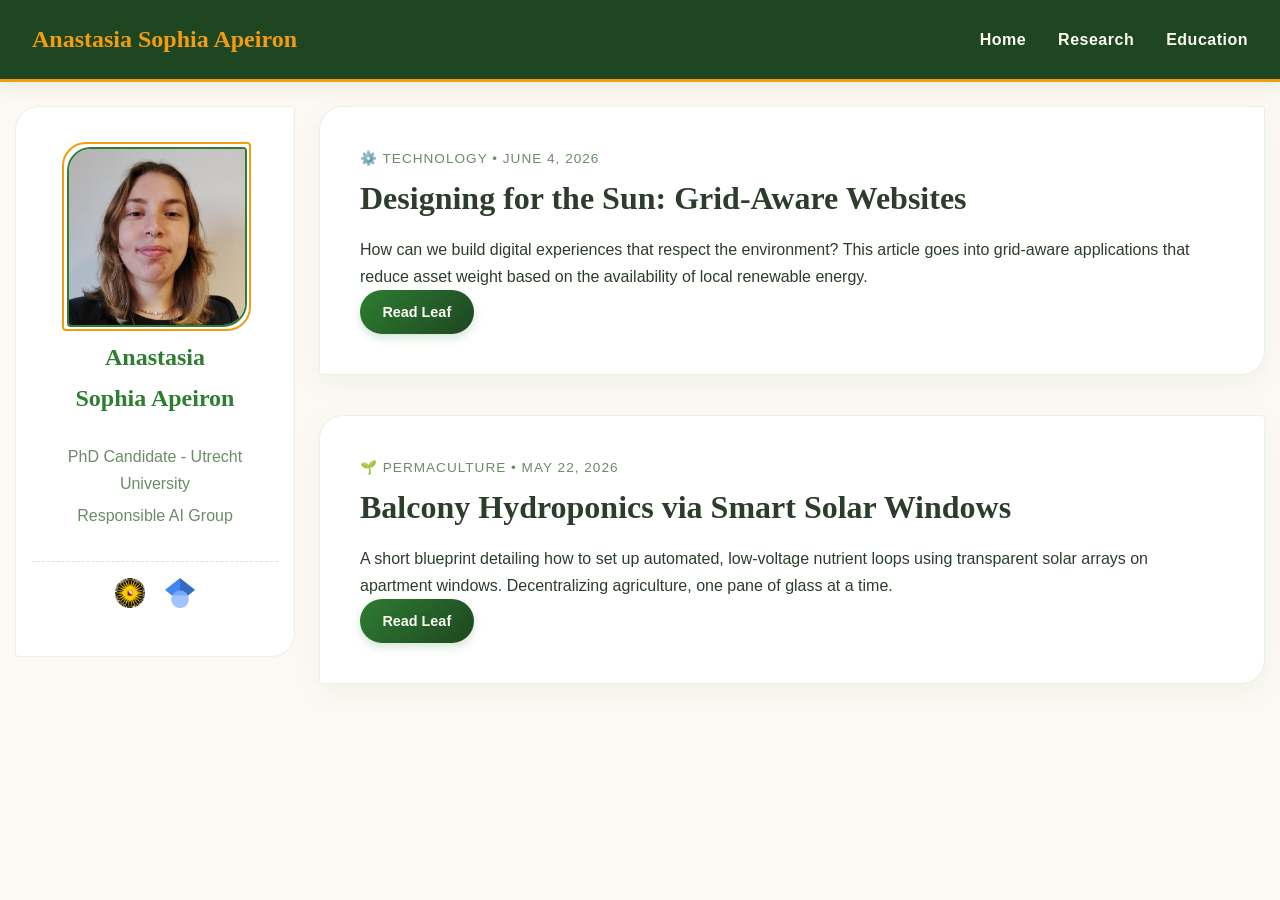
==== research.html @ c5cb145e "update info" ====
<!DOCTYPE html>
<html lang="en">
<head>
    <meta charset="UTF-8">
    <meta name="viewport" content="width=device-width, initial-scale=1.0">
    <title>Anastasia Sophia Apeiron</title>
    <link rel="stylesheet" href="styles.css">
    <script src="scripts.js" defer></script>
</head>
<body>

    <nav class="navbar">
        <div class="nav-logo">
            Anastasia Sophia Apeiron
        </div>
        <ul class="nav-links">
            <li><a href="index.html">Home</a></li>
            <li><a href="research.html">Research</a></li>
            <li><a href="education.html">Education</a></li>
            
        </ul>
    </nav>

    <main class="main-container">
        <aside class="sidebar">
            <div class="profile-frame">
                <img src="assets/img/profilePhoto.jpg" alt="Profile Picture" class="profile-img">
            </div>
            <h2>Anastasia <br> Sophia Apeiron</h2>
            <p>PhD Candidate - Utrecht University</p>
            <p>Responsible AI Group</p>
            <br>
            <ul class="social-links">
                <li><a href="https://www.uu.nl/medewerkers/ASApeiron"><img src="assets/img/uu-logo-en-geenwitruimte.png" width="30px"></a></li>
                <li><a href="https://scholar.google.com/citations?user=KQgxkHEAAAAJ&hl=en"><img src="assets/img/768px-Google_Scholar_logo.svg.png" width="30px"></a></li>
            </ul>
        </aside>


        <section class="blog-feed">
            <article class="blog-post">
                <div class="post-meta">⚙️ Technology • June 4, 2026</div>
                <h2 class="post-title"><a href="#">Designing for the Sun: Grid-Aware Websites</a></h2>
                <p class="post-excerpt">
                    How can we build digital experiences that respect the environment? This article goes into grid-aware applications that reduce asset weight based on the availability of local renewable energy. 
                </p>
                <a href="#" class="read-more-btn">Read Leaf</a>
            </article>

            <article class="blog-post">
                <div class="post-meta">🌱 Permaculture • May 22, 2026</div>
                <h2 class="post-title"><a href="#">Balcony Hydroponics via Smart Solar Windows</a></h2>
                <p class="post-excerpt">
                    A short blueprint detailing how to set up automated, low-voltage nutrient loops using transparent solar arrays on apartment windows. Decentralizing agriculture, one pane of glass at a time.
                </p>
                <a href="#" class="read-more-btn">Read Leaf</a>
            </article>

        </section>

    </main>

</body>
</html>
---- styles.css ----
/* --- SOLARPUNK VARIABLE PALETTE --- */
:root {
    --bg-color: #fcf9f2;         /* Warm sunlit cream */
    --card-bg: #ffffff;          /* Crisp clean white */
    --text-color: #2c3e2b;       /* Deep chlorophyll green */
    --text-muted: #6b8c66;       /* Soft sage */
    --primary-color: #2e7d32;    /* Lush leaf green */
    --accent-color: #f39c12;     /* Solar gold/amber */
    --nav-bg: #1e4620;           /* Forest canopy green */
    --nav-text: #fcf9f2;
    --border-radius-organic: 24px 4px 24px 4px; /* Leaf-like asymmetric curves */
    --solar-glow: 0 8px 30px rgba(46, 125, 50, 0.05);
}

/* Bioluminescent Night Mode attributes */
[data-theme="dark"] {
    --bg-color: #0d1b15;         /* Deep midnight compost/soil */
    --card-bg: #14281d;          /* Dark moss green */
    --text-color: #e2f0d9;       /* Pale leaf sprout */
    --text-muted: #85a98f;       /* Bioluminescent algae tint */
    --primary-color: #52b788;    /* Glowing neon sprout green */
    --accent-color: #00b4d8;     /* Clean water cyan */
    --nav-bg: #0b1410;
    --nav-text: #e2f0d9;
    --solar-glow: 0 8px 30px rgba(82, 183, 136, 0.1);
}

/* --- BASE STYLES --- */
* {
    box-sizing: border-box;
    margin: 0;
    padding: 0;
    transition: all 0.4s ease;
}

body {
    font-family: 'Segoe UI', Roboto, Helvetica, Arial, sans-serif;
    background-color: var(--bg-color);
    color: var(--text-color);
    line-height: 1.7;
}

h1, h2, h3, .nav-logo {
    font-family: 'Georgia', serif;
    font-weight: 700;
}

a {
    color: var(--primary-color);
    text-decoration: none;
    font-weight: 600;
}

a:hover {
    color: var(--accent-color);
}

/* --- TOP MENU BAR --- */
.navbar {
    position: sticky;
    top: 0;
    background-color: var(--nav-bg);
    color: var(--nav-text);
    display: flex;
    justify-content: space-between;
    align-items: center;
    padding: 1.2rem 2rem;
    box-shadow: 0 4px 20px rgba(0,0,0,0.08);
    z-index: 1000;
    border-bottom: 3px solid var(--accent-color);
}

.nav-logo {
    font-size: 1.5rem;
    color: var(--accent-color);
    display: flex;
    align-items: center;
    gap: 0.5rem;
}

.nav-links {
    display: flex;
    list-style: none;
    gap: 2rem;
    align-items: center;
}

.nav-links a {
    color: var(--nav-text);
    font-size: 1rem;
    letter-spacing: 0.5px;
}

.nav-links a:hover {
    color: var(--accent-color);
}

.theme-toggle {
    background: transparent;
    border: 2px solid var(--accent-color);
    color: var(--accent-color);
    padding: 0.4rem 1rem;
    border-radius: 30px;
    cursor: pointer;
    font-weight: bold;
    font-size: 0.85rem;
}

.theme-toggle:hover {
    background: var(--accent-color);
    color: var(--nav-bg);
    box-shadow: 0 0 12px var(--accent-color);
}

/* --- MAIN LAYOUT --- */
.main-container {
    max-width: 1250px;
    margin: 1.5rem auto;
    display: grid;
    grid-template-columns: 280px 1fr;
    gap: 1.5rem;
}

/* --- LEFT COLUMN: BIOGRAPHY --- */
.sidebar {
    background-color: var(--card-bg);
    padding: 2.5rem 1rem;
    border-radius: var(--border-radius-organic);
    height: fit-content;
    position: sticky;
    top: 6rem;
    border: 1px solid rgba(46, 125, 50, 0.1);
    text-align: center;
}

.profile-frame {
    position: relative;
    width: 150px;
    height: 150px;
    margin: 0 2.2rem 2.5rem;
}

.profile-img {
    width: 120%;
    height: 120%;
    border-radius: var(--border-radius-organic);
    object-fit: cover;
    border: 2px solid var(--primary-color);
}

.profile-frame::before {
    content: '';
    position: absolute;
    top: -5px; left: -5px; right: -34px; bottom: -34px;
    border: 2px solid var(--accent-color);
    border-radius: var(--border-radius-organic);
}

.sidebar h2 {
    font-size: 1.5rem;
    color: var(--primary-color);
    margin-bottom: 1.5rem;
}

.sidebar p {
    color: var(--text-muted);
    font-size: 1rem;
    margin-bottom: 0.3rem;
}

.social-links {
    display: flex;
    justify-content: center;
    gap: 1.2rem;
    list-style: none;
    border-top: 1px dashed rgba(46, 125, 50, 0.2);
    padding-top: 1rem;
}

/* --- RIGHT COLUMN: SOLAR BLOG FEED --- */
.blog-feed {
    display: flex;
    flex-direction: column;
    gap: 2.5rem;
}

.blog-post {
    background-color: var(--card-bg);
    padding: 2.5rem;
    border-radius: var(--border-radius-organic);
    box-shadow: var(--solar-glow);
    border: 1px solid rgba(46, 125, 50, 0.1);
    position: relative;
    overflow: hidden;
}

.blog-post::after {
    position: absolute;
    top: 1.5rem;
    right: 1.5rem;
    opacity: 0.15;
    font-size: 1.5rem;
}

.post-meta {
    font-size: 0.85rem;
    color: var(--text-muted);
    text-transform: uppercase;
    letter-spacing: 1px;
    margin-bottom: 0.5rem;
    display: flex;
    align-items: center;
    gap: 0.5rem;
}

.post-title {
    margin-bottom: 1rem;
    font-size: 2rem;
    line-height: 1.3;
}

.post-title a {
    color: var(--text-color);
}

.post-title a:hover {
    color: var(--primary-color);
}

.post-text {
    margin-bottom: 1.5rem;
    color: var(--text-color);
    font-size: large;
    opacity: 1;
}

.read-more-btn {
    display: inline-block;
    background: linear-gradient(135deg, var(--primary-color), var(--nav-bg));
    color: var(--bg-color) !important;
    padding: 0.6rem 1.4rem;
    border-radius: 30px;
    font-size: 0.9rem;
    box-shadow: 0 4px 10px rgba(46, 125, 50, 0.2);
}

.read-more-btn:hover {
    transform: translateY(-2px);
    box-shadow: 0 6px 15px rgba(46, 125, 50, 0.3);
    background: var(--accent-color);
    color: var(--nav-bg) !important;
}

/* --- MOBILE VIEW --- */
@media (max-width: 768px) {
    .main-container {
        grid-template-columns: 1fr;
        gap: 2rem;
        margin: 1.5rem auto;
    }

    .sidebar {
        position: relative;
        top: 0;
    }

    .navbar {
        flex-direction: column;
        gap: 1rem;
        text-align: center;
    }
}
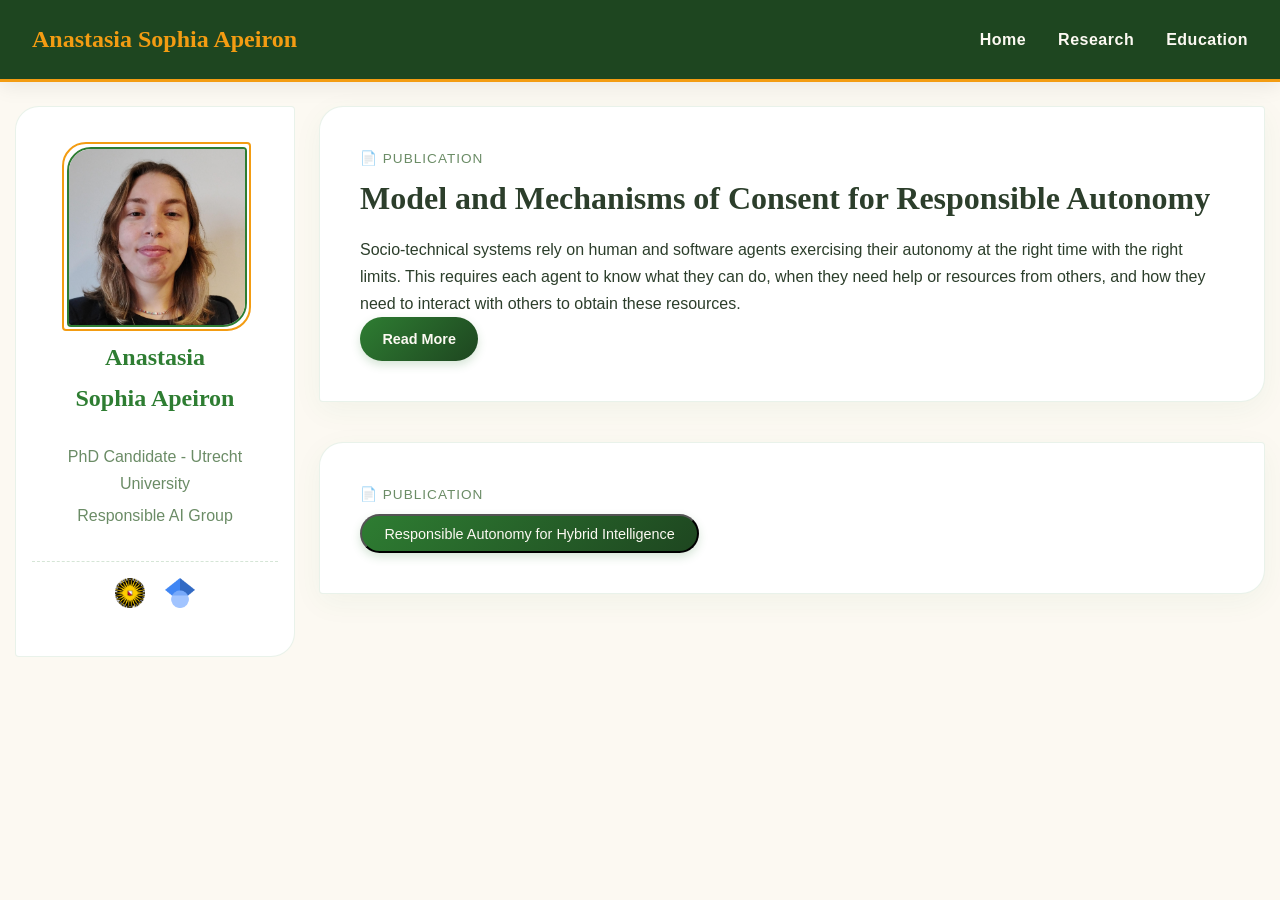
==== commit ac517029: "updated publications page" ====
--- a/research.html
+++ b/research.html
@@ -39,22 +39,25 @@
 
         <section class="blog-feed">
             <article class="blog-post">
-                <div class="post-meta">⚙️ Technology • June 4, 2026</div>
-                <h2 class="post-title"><a href="#">Designing for the Sun: Grid-Aware Websites</a></h2>
+                <div class="post-meta">📄 Publication</div>
+                <h2 class="post-title"><a href="modelMechanismsOfConsent.html">Model and Mechanisms of Consent for Responsible Autonomy</a></h2>
                 <p class="post-excerpt">
-                    How can we build digital experiences that respect the environment? This article goes into grid-aware applications that reduce asset weight based on the availability of local renewable energy. 
+                    Socio-technical systems rely on human and software agents exercising their autonomy at the right time with the right limits. This requires each agent to know what they can do, when they need help or resources from others, and how they need to interact with others to obtain these resources.
                 </p>
-                <a href="#" class="read-more-btn">Read Leaf</a>
+                <a href="modelMechanismsOfConsent.html" class="read-more-btn">Read More</a>
             </article>
 
+
+        <section class="blog-feed">
             <article class="blog-post">
-                <div class="post-meta">🌱 Permaculture • May 22, 2026</div>
-                <h2 class="post-title"><a href="#">Balcony Hydroponics via Smart Solar Windows</a></h2>
-                <p class="post-excerpt">
-                    A short blueprint detailing how to set up automated, low-voltage nutrient loops using transparent solar arrays on apartment windows. Decentralizing agriculture, one pane of glass at a time.
-                </p>
-                <a href="#" class="read-more-btn">Read Leaf</a>
+                <div class="post-meta">📄 Publication</div>
+                <button type="button" class="collapsible">Responsible Autonomy for Hybrid Intelligence</button>
+                <div class="content">
+                    <p>In hybrid intelligence (HI) systems, artificial intelligence (AI) agents and humans work together to solve complex tasks. In these interactions, each agent is expected to work autonomously and be responsible for their actions. By capturing consent as a regulation of actions in a normative environment (such as a HI system), an agent can determine an appropriate action within the normative environment, and reason on the moral and ethical requirements and effects of the action. Current consent representations do not allow agents to reason on normative actions, which limit agent autonomy. We are developing a representation of consent that captures the nuances of consent from human-human interaction, and expresses them computationally to allow the AI agent to responsibly practice autonomy in a HI system. In future work, the proposed representation will be evaluated against human intuitions about consent, and compared to current consent representations to ensure a robust and domain-agnostic formalisation. Further research includes developing a consent representation that can manage multi-party consent and shared resources, specifying accounts for consent violations to determine culpability, and exploring a developmental approach to norm representation and management for greater perceived agent responsibility and autonomy in a HI system.</p>
+                </div>
+            
             </article>
+
 
         </section>
 
--- a/styles.css
+++ b/styles.css
@@ -251,6 +251,31 @@
     color: var(--nav-bg) !important;
 }
 
+
+.collapsible {
+    display: inline-block;
+    background: linear-gradient(135deg, var(--primary-color), var(--nav-bg));
+    color: var(--bg-color) !important;
+    padding: 0.6rem 1.4rem;
+    border-radius: 30px;
+    font-size: 0.9rem;
+    box-shadow: 0 4px 10px rgba(46, 125, 50, 0.2);
+}
+
+.active, .collapsible:hover {
+    transform: translateY(-2px);
+    box-shadow: 0 6px 15px rgba(46, 125, 50, 0.3);
+    background: var(--accent-color);
+    color: var(--nav-bg) !important;
+}
+
+.content {
+    padding: 0 18px;
+    display: none;
+    overflow: hidden;
+    background-color: #f1f1f1;
+}
+
 /* --- MOBILE VIEW --- */
 @media (max-width: 768px) {
     .main-container {
@@ -269,4 +294,6 @@
         gap: 1rem;
         text-align: center;
     }
+    
+
 }
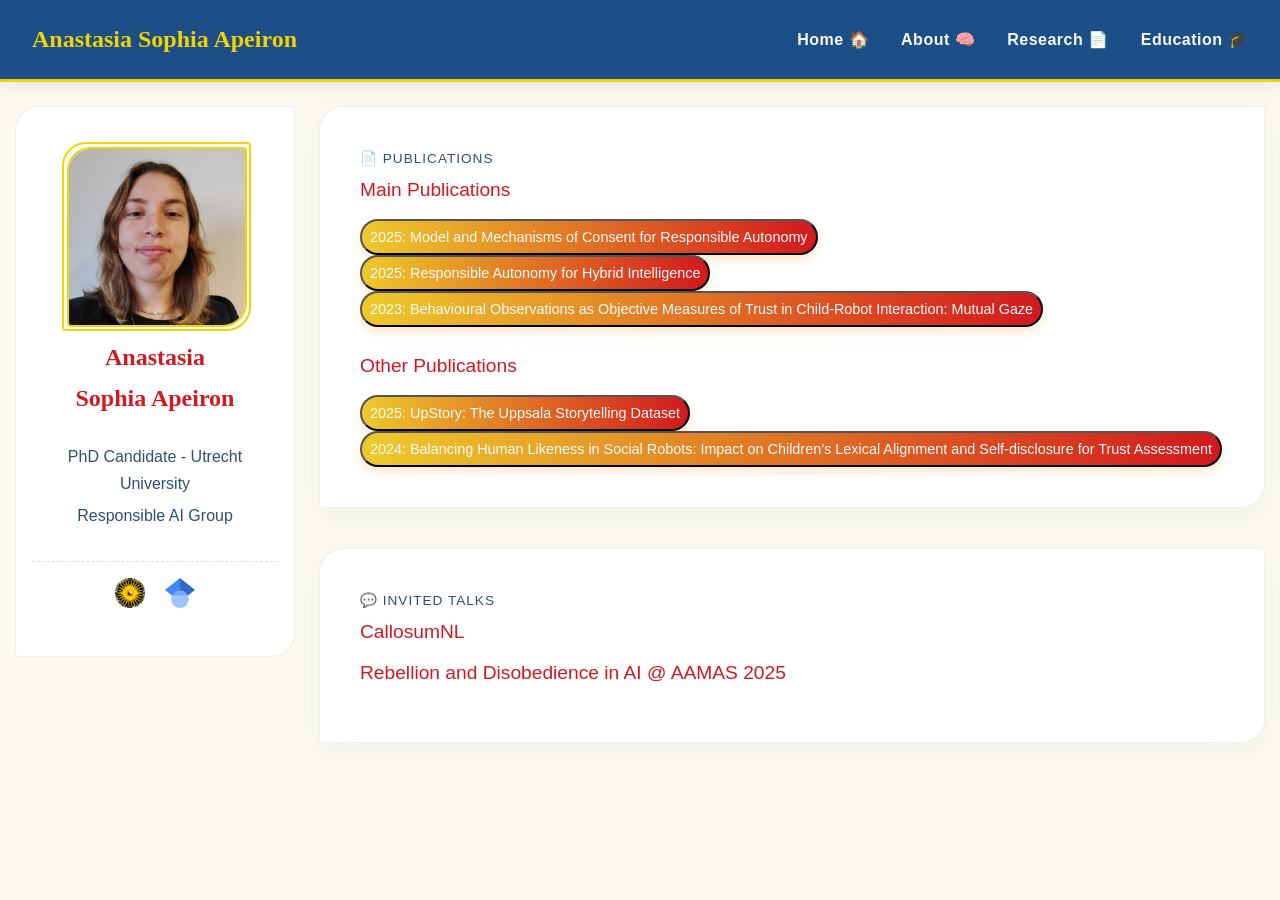
==== commit 51d705c0: "updated website" ====
--- a/research.html
+++ b/research.html
@@ -14,9 +14,10 @@
             Anastasia Sophia Apeiron
         </div>
         <ul class="nav-links">
-            <li><a href="index.html">Home</a></li>
-            <li><a href="research.html">Research</a></li>
-            <li><a href="education.html">Education</a></li>
+            <li><a href="index.html">Home 🏠</a></li>
+            <li><a href="about.html">About 🧠</a></li>
+            <li><a href="research.html">Research 📄</a></li>
+            <li><a href="education.html">Education 🎓</a></li>
             
         </ul>
     </nav>
@@ -36,31 +37,73 @@
             </ul>
         </aside>
 
-
         <section class="blog-feed">
             <article class="blog-post">
-                <div class="post-meta">📄 Publication</div>
-                <h2 class="post-title"><a href="modelMechanismsOfConsent.html">Model and Mechanisms of Consent for Responsible Autonomy</a></h2>
-                <p class="post-excerpt">
-                    Socio-technical systems rely on human and software agents exercising their autonomy at the right time with the right limits. This requires each agent to know what they can do, when they need help or resources from others, and how they need to interact with others to obtain these resources.
-                </p>
-                <a href="modelMechanismsOfConsent.html" class="read-more-btn">Read More</a>
+                <div class="post-meta">📄 Publications</div>
+                <div class="post-title">Main Publications</div>
+                <button type="button" class="collapsible">2025: Model and Mechanisms of Consent for Responsible Autonomy</button>
+                <div class="content">
+                    <p>ABSTRACT: Socio-technical systems rely on human and software agents exercising their autonomy at the right time with the right limits. This requires each agent to know what they can do, when they need help or resources from others, and how they need to interact with others to obtain these resources. To facilitate responsible autonomy, we advocate for the use of consent as an abstraction. Although consent has been a part of the software ecosystem, there has been little work to understand its dynamics formally, and to devise mechanisms to use consent in facilitating autonomy. We propose a formal representation of consent based on its philosophical roots, a life-cycle to capture its evolution over interactions, and algorithms to express the consent mechanisms computationally. Following this, we demonstrate how this representation can model and detect various realistic autonomy violations on the web using a real-life example. Finally, we demonstrate a mechanism to dynamically enable consent to regulate the appropriate use of autonomy.</p>
+                    <center>
+                    <a class="read-more-btn" href="https://www.ifaamas.org/Proceedings/aamas2025/pdfs/p133.pdf" target="blank">PDF</a>
+                    </center>
+                    <br>
+                </div>
+                <br>
+                <button type="button" class="collapsible">2025: Responsible Autonomy for Hybrid Intelligence</button>
+                <div class="content">
+                    <p>ABSTRACT: In hybrid intelligence (HI) systems, artificial intelligence (AI) agents and humans work together to solve complex tasks. In these interactions, each agent is expected to work autonomously and be responsible for their actions. By capturing consent as a regulation of actions in a normative environment (such as a HI system), an agent can determine an appropriate action within the normative environment, and reason on the moral and ethical requirements and effects of the action. Current consent representations do not allow agents to reason on normative actions, which limit agent autonomy. We are developing a representation of consent that captures the nuances of consent from human-human interaction, and expresses them computationally to allow the AI agent to responsibly practice autonomy in a HI system. In future work, the proposed representation will be evaluated against human intuitions about consent, and compared to current consent representations to ensure a robust and domain-agnostic formalisation. Further research includes developing a consent representation that can manage multi-party consent and shared resources, specifying accounts for consent violations to determine culpability, and exploring a developmental approach to norm representation and management for greater perceived agent responsibility and autonomy in a HI system.</p>
+                    <center>
+                    <a class="read-more-btn" href="https://www.ifaamas.org/Proceedings/aamas2025/pdfs/p2911.pdf" target="blank">PDF</a>
+                    </center>
+                    <br>
+                </div>
+                <br>
+                <button type="button" class="collapsible">2023: Behavioural Observations as Objective Measures of Trust in Child-Robot Interaction: Mutual Gaze</button>
+                <div class="content">
+                    <p>ABSTRACT: In developing a computational model of trust, this paper summarises the findings in a previous study exploring mutual gaze as a behavioural parameter of social trust and liking. Drawing on the data collected in a related paper, which provides us with video clips of children interacting with a robot during a collaborative storytelling game, we look at the interactions between metrics assessing social trust and liking, and the development of mutual gaze as an objective measure of social trust and liking. We achieve this through several statistical analyses between the percent of mutual gaze in each interaction, scores from social trust and liking metrics, age of the participant, and duration. The findings of our study support the use of mutual gaze as an objective measure for liking, but there is still not sufficient evidence to support the use of mutual gaze as an objective measure to identify and capture social trust as a whole. Furthermore, interaction context impacts the amount of mutual gaze in an interaction, and the age of the participant has an impact on the amount of mutual gaze that occurs.</p>
+                    <center>
+                    <a class="read-more-btn" href="https://dl.acm.org/doi/pdf/10.1145/3623809.3623960" target="blank">PDF</a>
+                    </center>
+                    <br>
+                </div>
+                
+                <br>
+                <br>
+
+ 
+                <div class="post-title">Other Publications</div>
+                <button type="button" class="collapsible">2025: UpStory: The Uppsala Storytelling Dataset</button>
+                <div class="content">
+                    <p>ABSTRACT: Friendship and rapport play an important role in the formation of constructive social interactions, and have been widely studied in education due to their impact on learning outcomes. Given the growing interest in automating the analysis of such phenomena through Machine Learning, access to annotated interaction datasets is highly valuable. However, no dataset on child-child interactions explicitly capturing rapport currently exists. Moreover, despite advances in the automatic analysis of human behavior, no previous work has addressed the prediction of rapport in child-child interactions in educational settings. We present UpStory — the Uppsala Storytelling dataset: a novel dataset of naturalistic dyadic interactions between primary school aged children, with an experimental manipulation of rapport. Pairs of children aged 8–10 participate in a task-oriented activity: designing a story together, while being allowed free movement within the play area. We promote balanced collection of different levels of rapport by using a within-subjects design: self-reported friendships are used to pair each child twice, either minimizing or maximizing pair separation in the friendship network. The dataset contains data for 35 pairs, totaling 3 h 40 m of audiovisual recordings. It includes two video sources, and separate voice recordings per child. An anonymized version of the dataset is made publicly available, containing per-frame head pose, body pose, and face features. Finally, we confirm the informative power of the UpStory dataset by establishing baselines for the prediction of rapport. A simple approach achieves 68% test accuracy using data from one child, and 70% test accuracy aggregating data from a pair.</p>
+                    <center>
+                    <a class="read-more-btn" href="https://pmc.ncbi.nlm.nih.gov/articles/PMC12320241/pdf/frobt-12-1547578.pdf" target="blank">PDF</a>
+                    </center>
+                    <br>
+                </div>
+                <br>
+                <button type="button" class="collapsible">2024: Balancing Human Likeness in Social Robots: Impact on Children’s Lexical Alignment and Self-disclosure for Trust Assessment</button>
+                <div class="content">
+                    <p>ABSTRACT: While there is evidence that human-like characteristics in robots could benefit child-robot interaction in many ways, open questions remain about the appropriate degree of human likeness that should be implemented in robots to avoid adverse effects on acceptance and trust. This study investigates how human likeness, appearance and behavior, influence children’s social and competency trust in a robot. We first designed two versions of the Furhat robot with visual and auditory human-like and machine-like cues validated in two online studies. Secondly, we created verbal behaviors where human likeness was manipulated as responsiveness regarding the robot’s lexical matching. Then, 52 children (7–10 years old) played a storytelling game in a between-subjects experimental design. Results show that the conditions did not affect subjective trust measures. However, objective measures showed that human likeness affects trust differently. While low human-like appearance enhanced social trust, high human-like behavior improved children’s acceptance of the robot’s task-related suggestions. This work provides empirical evidence on manipulating facial features and behavior to control human likeness in a robot with a highly human-like morphology. We discuss the implications and importance of balancing human like-ness in robot design and its impacts on task performance, as it directly impacts trust-building with children.</p>
+                    <center>
+                    <a class="read-more-btn" href="https://dl.acm.org/doi/pdf/10.1145/3659062" target="blank">PDF</a>
+                    </center>
+                    <br>
+                </div>
+            
             </article>
 
-
-        <section class="blog-feed">
             <article class="blog-post">
-                <div class="post-meta">📄 Publication</div>
-                <button type="button" class="collapsible">Responsible Autonomy for Hybrid Intelligence</button>
-                <div class="content">
-                    <p>In hybrid intelligence (HI) systems, artificial intelligence (AI) agents and humans work together to solve complex tasks. In these interactions, each agent is expected to work autonomously and be responsible for their actions. By capturing consent as a regulation of actions in a normative environment (such as a HI system), an agent can determine an appropriate action within the normative environment, and reason on the moral and ethical requirements and effects of the action. Current consent representations do not allow agents to reason on normative actions, which limit agent autonomy. We are developing a representation of consent that captures the nuances of consent from human-human interaction, and expresses them computationally to allow the AI agent to responsibly practice autonomy in a HI system. In future work, the proposed representation will be evaluated against human intuitions about consent, and compared to current consent representations to ensure a robust and domain-agnostic formalisation. Further research includes developing a consent representation that can manage multi-party consent and shared resources, specifying accounts for consent violations to determine culpability, and exploring a developmental approach to norm representation and management for greater perceived agent responsibility and autonomy in a HI system.</p>
-                </div>
-            
+                <div class="post-meta">💬 Invited Talks</div>
+                <div class="post-title">CallosumNL</div>
+                <div class="post-title">Rebellion and Disobedience in AI @ AAMAS 2025</div>
+                
             </article>
 
 
         </section>
 
+
     </main>
 
 </body>
--- a/styles.css
+++ b/styles.css
@@ -2,12 +2,13 @@
 :root {
     --bg-color: #fcf9f2;         /* Warm sunlit cream */
     --card-bg: #ffffff;          /* Crisp clean white */
-    --text-color: #2c3e2b;       /* Deep chlorophyll green */
-    --text-muted: #6b8c66;       /* Soft sage */
-    --primary-color: #2e7d32;    /* Lush leaf green */
-    --accent-color: #f39c12;     /* Solar gold/amber */
-    --nav-bg: #1e4620;           /* Forest canopy green */
-    --nav-text: #fcf9f2;
+    --text-color: #1C4E87;       /* Dusk blue*/
+    --text-muted: #2E5077;       /* Dusk blue - low saturation */
+    --primary-color: #D2191F;    /* Flag red*/
+    --accent-color: #f3d301;
+    --accent-col2: #EDCA2B;     /* Bright gold */
+    --nav-bg: #1c4e87;          
+    --nav-text: #fbfbfb;
     --border-radius-organic: 24px 4px 24px 4px; /* Leaf-like asymmetric curves */
     --solar-glow: 0 8px 30px rgba(46, 125, 50, 0.05);
 }
@@ -145,7 +146,7 @@
     height: 120%;
     border-radius: var(--border-radius-organic);
     object-fit: cover;
-    border: 2px solid var(--primary-color);
+    border: 2px solid var(--accent-color);
 }
 
 .profile-frame::before {
@@ -215,23 +216,36 @@
 
 .post-title {
     margin-bottom: 1rem;
-    font-size: 2rem;
+    font-size: 1.2rem;
     line-height: 1.3;
 }
 
-.post-title a {
-    color: var(--text-color);
+.post-title {
+    color: var(--primary-color);
 }
 
 .post-title a:hover {
-    color: var(--primary-color);
-}
-
-.post-text {
-    margin-bottom: 1.5rem;
+    color: var(--accent-color);
+}
+
+.main-text {
+    margin-bottom: 0.5rem;
     color: var(--text-color);
     font-size: large;
     opacity: 1;
+}
+
+
+.post-text {
+    margin-bottom: 0.5rem;
+    color: var(--text-color);
+    font-size: medium;
+    opacity: 1;
+}
+
+.indent-left {
+    margin-left: 2em;
+    font-size: 0.9em;
 }
 
 .read-more-btn {
@@ -254,12 +268,12 @@
 
 .collapsible {
     display: inline-block;
-    background: linear-gradient(135deg, var(--primary-color), var(--nav-bg));
-    color: var(--bg-color) !important;
-    padding: 0.6rem 1.4rem;
+    background: linear-gradient(90deg, var(--accent-col2), var(--primary-color));
+    color: var(--nav-text) !important;
+    padding: 0.5rem 0.5rem;
     border-radius: 30px;
     font-size: 0.9rem;
-    box-shadow: 0 4px 10px rgba(46, 125, 50, 0.2);
+    box-shadow: 0 5px 10px rgba(247, 134, 6, 0.2);
 }
 
 .active, .collapsible:hover {
